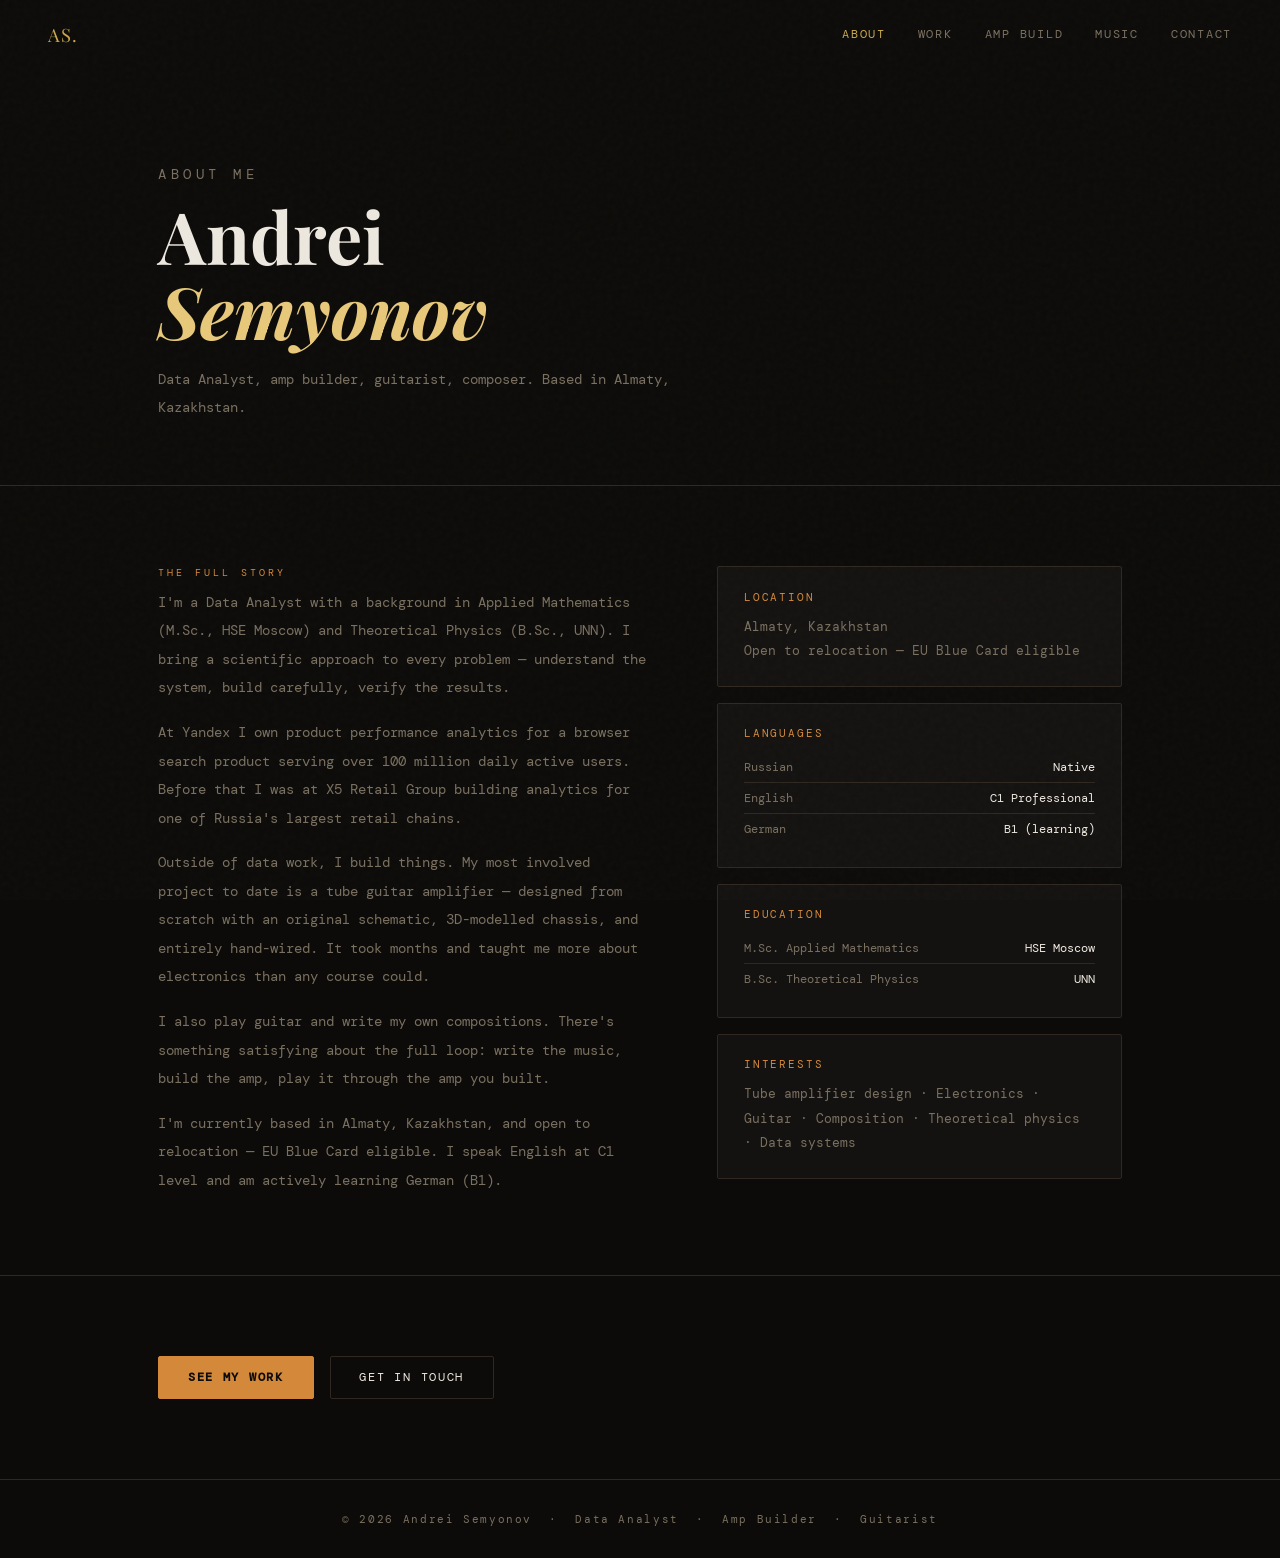
==== about.html @ 036968d4 "version 2" ====
<!DOCTYPE html>
<html lang="en">
<head>
  <meta charset="UTF-8" />
  <meta name="viewport" content="width=device-width, initial-scale=1.0"/>
  <title>About — Andrei Semyonov</title>
  <link href="https://fonts.googleapis.com/css2?family=Playfair+Display:ital,wght@0,400;0,700;1,400&family=DM+Mono:wght@300;400&display=swap" rel="stylesheet"/>
  <link rel="stylesheet" href="css/style.css"/>
  <link rel="stylesheet" href="css/responsive.css"/>
</head>
<body>

  <nav id="navbar">
    <a class="nav-logo" href="index.html">AS.</a>
    <div class="nav-links">
      <a href="about.html">About</a>
      <a href="index.html#work">Work</a>
      <a href="index.html#amp">Amp Build</a>
      <a href="index.html#music">Music</a>
      <a href="contact.html">Contact</a>
    </div>
  </nav>

  <div class="page-header">
    <p class="section-label">About me</p>
    <h1>Andrei<br><em>Semyonov</em></h1>
    <p>Data Analyst, amp builder, guitarist, composer. Based in Almaty, Kazakhstan.</p>
  </div>

  <hr class="divider">

  <div class="section-wrap">
    <div style="display:grid;grid-template-columns:1.1fr 0.9fr;gap:4rem;align-items:start;">

      <div>
        <p class="section-label">The full story</p>
        <div style="font-size:0.85rem;color:var(--muted);line-height:2.1;">
          <p>I'm a Data Analyst with a background in Applied Mathematics (M.Sc., HSE Moscow) and Theoretical Physics (B.Sc., UNN). I bring a scientific approach to every problem — understand the system, build carefully, verify the results.</p>
          <p style="margin-top:1rem;">At Yandex I own product performance analytics for a browser search product serving over 100 million daily active users. Before that I was at X5 Retail Group building analytics for one of Russia's largest retail chains.</p>
          <p style="margin-top:1rem;">Outside of data work, I build things. My most involved project to date is a tube guitar amplifier — designed from scratch with an original schematic, 3D-modelled chassis, and entirely hand-wired. It took months and taught me more about electronics than any course could.</p>
          <p style="margin-top:1rem;">I also play guitar and write my own compositions. There's something satisfying about the full loop: write the music, build the amp, play it through the amp you built.</p>
          <p style="margin-top:1rem;">I'm currently based in Almaty, Kazakhstan, and open to relocation — EU Blue Card eligible. I speak English at C1 level and am actively learning German (B1).</p>
        </div>
      </div>

      <div style="display:flex;flex-direction:column;gap:1rem;">

        <div class="amp-detail-card">
          <div class="amp-detail-title">Location</div>
          <div class="amp-detail-text">Almaty, Kazakhstan<br>Open to relocation — EU Blue Card eligible</div>
        </div>

        <div class="amp-detail-card">
          <div class="amp-detail-title">Languages</div>
          <div class="amp-spec-row"><span>Russian</span><span>Native</span></div>
          <div class="amp-spec-row"><span>English</span><span>C1 Professional</span></div>
          <div class="amp-spec-row"><span>German</span><span>B1 (learning)</span></div>
        </div>

        <div class="amp-detail-card">
          <div class="amp-detail-title">Education</div>
          <div class="amp-spec-row"><span>M.Sc. Applied Mathematics</span><span>HSE Moscow</span></div>
          <div class="amp-spec-row"><span>B.Sc. Theoretical Physics</span><span>UNN</span></div>
        </div>

        <div class="amp-detail-card">
          <div class="amp-detail-title">Interests</div>
          <div class="amp-detail-text">Tube amplifier design · Electronics · Guitar · Composition · Theoretical physics · Data systems</div>
        </div>

      </div>
    </div>
  </div>

  <hr class="divider">

  <div class="section-wrap" style="display:flex;gap:1rem;flex-wrap:wrap;">
    <a href="index.html#work" class="btn btn-primary">See my work</a>
    <a href="contact.html" class="btn btn-outline">Get in touch</a>
  </div>

  <footer>
    <p>© 2026 Andrei Semyonov &nbsp;·&nbsp; Data Analyst &nbsp;·&nbsp; Amp Builder &nbsp;·&nbsp; Guitarist</p>
  </footer>

  <script src="js/script.js"></script>
</body>
</html>
---- css/style.css ----
/* ── VARIABLES ── */
:root {
  --bg:         #0c0b09;
  --surface:    #141210;
  --surface2:   #1c1916;
  --border:     #2e2820;
  --border2:    #3d3528;
  --gold:       #c9a84c;
  --gold-light: #e8c97a;
  --amber:      #d4893a;
  --amber-dim:  #7a4e20;
  --text:       #ede8df;
  --muted:      #7a7060;
  --muted2:     #a09070;
}

/* ── RESET & BASE ── */
*, *::before, *::after { box-sizing: border-box; margin: 0; padding: 0; }

html { scroll-behavior: smooth; }

body {
  font-family: 'DM Mono', monospace;
  background: var(--bg);
  color: var(--text);
  min-height: 100vh;
  overflow-x: hidden;
}

/* grain overlay */
body::before {
  content: '';
  position: fixed;
  inset: 0;
  background-image: url("data:image/svg+xml,%3Csvg viewBox='0 0 200 200' xmlns='http://www.w3.org/2000/svg'%3E%3Cfilter id='n'%3E%3CfeTurbulence type='fractalNoise' baseFrequency='0.85' numOctaves='4' stitchTiles='stitch'/%3E%3C/filter%3E%3Crect width='100%25' height='100%25' filter='url(%23n)' opacity='0.025'/%3E%3C/svg%3E");
  pointer-events: none;
  z-index: 200;
}

/* ── NAV ── */
nav {
  position: fixed;
  top: 0; left: 0; right: 0;
  display: flex;
  justify-content: space-between;
  align-items: center;
  padding: 1.4rem 3rem;
  background: transparent;
  border-bottom: 1px solid transparent;
  z-index: 100;
  transition: background 0.5s ease, border-color 0.5s ease, backdrop-filter 0.5s ease;
}
nav.scrolled {
  background: rgba(12,11,9,0.9);
  backdrop-filter: blur(14px);
  border-bottom: 1px solid var(--border);
}
.nav-logo {
  font-family: 'Playfair Display', serif;
  font-size: 1.15rem;
  color: var(--gold);
  letter-spacing: 0.05em;
  text-decoration: none;
}
.nav-links { display: flex; gap: 2rem; align-items: center; }
.nav-links a {
  color: var(--muted);
  text-decoration: none;
  font-size: 0.72rem;
  letter-spacing: 0.15em;
  text-transform: uppercase;
  transition: color 0.3s;
}
.nav-links a:hover,
.nav-links a.active { color: var(--gold); }

/* ── PAGE HEADER (inner pages) ── */
.page-header {
  padding: 10rem 3rem 4rem;
  max-width: 1060px;
  margin: 0 auto;
}
.page-header .section-label { margin-bottom: 0.6rem; }
.page-header h1 {
  font-family: 'Playfair Display', serif;
  font-size: clamp(2.5rem, 6vw, 4.5rem);
  color: var(--text);
  line-height: 1.05;
  margin-bottom: 1rem;
}
.page-header h1 em { font-style: italic; color: var(--gold-light); }
.page-header p {
  font-size: 0.88rem;
  color: var(--muted);
  line-height: 2;
  max-width: 520px;
}

/* ── SECTION BASE ── */
.section-wrap {
  padding: 5rem 3rem;
  max-width: 1060px;
  margin: 0 auto;
}
.section-label {
  font-size: 0.62rem;
  letter-spacing: 0.32em;
  text-transform: uppercase;
  color: var(--amber);
  margin-bottom: 0.6rem;
}
.section-title {
  font-family: 'Playfair Display', serif;
  font-size: clamp(1.9rem, 4.5vw, 3rem);
  color: var(--text);
  margin-bottom: 0.8rem;
}
.section-sub {
  font-size: 0.85rem;
  color: var(--muted);
  line-height: 1.9;
  max-width: 560px;
  margin-bottom: 3rem;
}
.divider {
  border: none;
  border-top: 1px solid var(--border);
  margin: 0;
}

/* ── BUTTONS ── */
.btn {
  display: inline-block;
  padding: 0.8rem 1.8rem;
  border-radius: 2px;
  font-size: 0.72rem;
  letter-spacing: 0.15em;
  text-transform: uppercase;
  text-decoration: none;
  transition: all 0.3s;
  cursor: pointer;
  font-family: 'DM Mono', monospace;
}
.btn-primary { background: var(--amber); color: var(--bg); border: 1px solid var(--amber); font-weight: 600; }
.btn-primary:hover { background: var(--gold-light); border-color: var(--gold-light); }
.btn-outline { background: transparent; color: var(--text); border: 1px solid var(--border); }
.btn-outline:hover { border-color: var(--gold); color: var(--gold); }

/* ── HERO (index only) ── */
.hero {
  min-height: 100vh;
  position: relative;
  display: flex;
  align-items: center;
  padding: 8rem 3rem 4rem;
  overflow: hidden;
}
.hero-bg {
  position: absolute;
  inset: 0;
  background-image: url('../images/background2.jpg');
  background-size: cover;
  background-position: center;
  z-index: 0;
}
.hero-fade {
  position: absolute;
  inset: 0;
  background: var(--bg);
  opacity: 0;
  z-index: 1;
  pointer-events: none;
}
.hero-inner {
  position: relative;
  z-index: 2;
  max-width: 820px;
}
.hero-eyebrow {
  font-size: 0.68rem;
  letter-spacing: 0.28em;
  text-transform: uppercase;
  color: var(--amber);
  margin-bottom: 1.4rem;
  opacity: 0;
  animation: fadeUp 0.8s 0.3s ease forwards;
}
.hero-name {
  font-family: 'Playfair Display', serif;
  font-size: clamp(3.2rem, 8.5vw, 6.5rem);
  line-height: 1.0;
  color: var(--text);
  opacity: 0;
  animation: fadeUp 0.9s 0.5s ease forwards;
}
.hero-name em { font-style: italic; color: var(--gold-light); }
.hero-roles {
  margin-top: 1.8rem;
  display: flex;
  flex-wrap: wrap;
  gap: 0.6rem;
  opacity: 0;
  animation: fadeUp 0.9s 0.7s ease forwards;
}
.role-tag {
  font-size: 0.68rem;
  letter-spacing: 0.12em;
  text-transform: uppercase;
  padding: 0.4rem 0.9rem;
  border: 1px solid var(--border2);
  color: var(--muted2);
  border-radius: 2px;
}
.role-tag.accent { border-color: var(--amber-dim); color: var(--amber); }
.hero-sub {
  margin-top: 1.8rem;
  font-size: 0.88rem;
  color: var(--muted);
  max-width: 480px;
  line-height: 2;
  opacity: 0;
  animation: fadeUp 0.9s 0.85s ease forwards;
}
.hero-cta {
  margin-top: 2.5rem;
  display: flex;
  gap: 1rem;
  flex-wrap: wrap;
  opacity: 0;
  animation: fadeUp 0.9s 1s ease forwards;
}
.deco-line {
  position: absolute;
  right: 3rem; top: 50%;
  transform: translateY(-50%);
  width: 1px; height: 180px;
  background: linear-gradient(to bottom, transparent, var(--amber), transparent);
  opacity: 0.3;
  z-index: 2;
}

/* ── ABOUT STRIP (index) ── */
.about-strip {
  display: grid;
  grid-template-columns: 1fr 1fr 1fr;
  border: 1px solid var(--border);
}
.about-cell {
  padding: 2rem 1.8rem;
  border-right: 1px solid var(--border);
}
.about-cell:last-child { border-right: none; }
.about-cell-label {
  font-size: 0.62rem;
  letter-spacing: 0.2em;
  text-transform: uppercase;
  color: var(--amber);
  margin-bottom: 0.8rem;
}
.about-cell-text {
  font-size: 0.82rem;
  color: var(--muted);
  line-height: 1.9;
}

/* ── WORK / EXP ── */
.work-grid { display: flex; flex-direction: column; gap: 1.2rem; }
.exp-card {
  border: 1px solid var(--border);
  background: var(--surface);
  padding: 1.8rem 2rem;
  border-radius: 2px;
  transition: border-color 0.3s;
}
.exp-card:hover { border-color: var(--amber-dim); }
.exp-header {
  display: flex;
  justify-content: space-between;
  align-items: flex-start;
  flex-wrap: wrap;
  gap: 0.5rem;
  margin-bottom: 1rem;
}
.exp-role { font-family: 'Playfair Display', serif; font-size: 1.1rem; color: var(--text); }
.exp-company { color: var(--gold); font-size: 0.76rem; margin-top: 0.2rem; }
.exp-period { font-size: 0.68rem; letter-spacing: 0.1em; color: var(--muted); white-space: nowrap; }
.exp-bullets { list-style: none; display: flex; flex-direction: column; gap: 0.5rem; }
.exp-bullets li {
  font-size: 0.8rem;
  color: var(--muted);
  line-height: 1.7;
  padding-left: 1.3rem;
  position: relative;
}
.exp-bullets li::before { content: '→'; position: absolute; left: 0; color: var(--amber); }

.skills-row {
  display: flex;
  flex-wrap: wrap;
  gap: 0.5rem;
  margin-top: 2rem;
}
.skill-pill {
  font-size: 0.7rem;
  letter-spacing: 0.08em;
  padding: 0.35rem 0.8rem;
  border: 1px solid var(--border);
  color: var(--muted2);
  border-radius: 2px;
  background: var(--surface);
}

/* ── AMP PROJECT ── */
.amp-layout {
  display: grid;
  grid-template-columns: 1fr 1fr;
  gap: 2rem;
}
.amp-media-grid {
  display: grid;
  grid-template-columns: 1fr 1fr;
  gap: 0.8rem;
}
.media-placeholder {
  aspect-ratio: 4/3;
  background: var(--surface2);
  border: 1px solid var(--border);
  border-radius: 2px;
  display: flex;
  flex-direction: column;
  align-items: center;
  justify-content: center;
  gap: 0.5rem;
  cursor: pointer;
  transition: border-color 0.3s;
  overflow: hidden;
}
.media-placeholder:hover { border-color: var(--amber-dim); }
.media-placeholder.wide { grid-column: span 2; aspect-ratio: 16/7; }
.media-placeholder img { width: 100%; height: 100%; object-fit: cover; }
.media-icon {
  width: 28px; height: 28px;
  border: 1px solid var(--border2);
  border-radius: 50%;
  display: flex; align-items: center; justify-content: center;
  font-size: 13px;
  color: var(--muted);
}
.media-label { font-size: 0.65rem; color: var(--muted); letter-spacing: 0.1em; text-transform: uppercase; }
.amp-details { display: flex; flex-direction: column; gap: 1.2rem; }
.amp-detail-card {
  background: var(--surface);
  border: 1px solid var(--border);
  padding: 1.4rem 1.6rem;
  border-radius: 2px;
}
.amp-detail-title {
  font-size: 0.68rem;
  letter-spacing: 0.18em;
  text-transform: uppercase;
  color: var(--amber);
  margin-bottom: 0.7rem;
}
.amp-detail-text {
  font-size: 0.8rem;
  color: var(--muted);
  line-height: 1.9;
}
.amp-spec-row {
  display: flex;
  justify-content: space-between;
  font-size: 0.76rem;
  padding: 0.45rem 0;
  border-bottom: 1px solid var(--border);
  color: var(--muted);
}
.amp-spec-row:last-child { border-bottom: none; }
.amp-spec-row span:last-child { color: var(--text); }

/* ── MUSIC ── */
.music-layout {
  display: grid;
  grid-template-columns: 1.1fr 0.9fr;
  gap: 3rem;
  align-items: start;
}
.music-text { font-size: 0.84rem; color: var(--muted); line-height: 2; }
.music-text p + p { margin-top: 1rem; }
.music-sidebar { display: flex; flex-direction: column; gap: 1rem; }
.music-card {
  background: var(--surface);
  border: 1px solid var(--border);
  padding: 1.4rem 1.6rem;
  border-radius: 2px;
  transition: border-color 0.3s;
}
.music-card:hover { border-color: var(--amber-dim); }
.music-card-label {
  font-size: 0.62rem;
  letter-spacing: 0.18em;
  text-transform: uppercase;
  color: var(--amber);
  margin-bottom: 0.6rem;
}
.music-card-title {
  font-family: 'Playfair Display', serif;
  font-size: 1rem;
  color: var(--text);
  margin-bottom: 0.4rem;
}
.music-card-sub { font-size: 0.76rem; color: var(--muted); line-height: 1.7; }
.audio-placeholder {
  background: var(--surface2);
  border: 1px solid var(--border);
  border-radius: 2px;
  padding: 1rem 1.4rem;
  display: flex;
  align-items: center;
  gap: 1rem;
  margin-top: 1.5rem;
  cursor: pointer;
  transition: border-color 0.3s;
}
.audio-placeholder:hover { border-color: var(--amber-dim); }
.play-btn {
  width: 36px; height: 36px;
  border: 1px solid var(--border2);
  border-radius: 50%;
  display: flex; align-items: center; justify-content: center;
  flex-shrink: 0;
  color: var(--amber);
  font-size: 12px;
}
.audio-info { flex: 1; }
.audio-title { font-size: 0.78rem; color: var(--text); margin-bottom: 2px; }
.audio-sub { font-size: 0.68rem; color: var(--muted); }
.audio-bar {
  height: 3px;
  background: var(--border);
  border-radius: 2px;
  margin-top: 6px;
  position: relative;
  overflow: hidden;
}
.audio-bar::after {
  content: '';
  position: absolute;
  left: 0; top: 0; bottom: 0;
  width: 35%;
  background: var(--amber);
  border-radius: 2px;
}

/* ── CONTACT ── */
.contact-layout {
  display: grid;
  grid-template-columns: 1fr 1fr;
  gap: 4rem;
  align-items: start;
}
.contact-text { font-size: 0.84rem; color: var(--muted); line-height: 2; }
.contact-links { display: flex; flex-direction: column; gap: 0.8rem; }
.contact-link {
  display: flex;
  justify-content: space-between;
  align-items: center;
  padding: 0.9rem 1.1rem;
  border: 1px solid var(--border);
  background: var(--surface);
  text-decoration: none;
  transition: border-color 0.3s;
  border-radius: 2px;
}
.contact-link:hover { border-color: var(--amber-dim); }
.contact-link span { font-size: 0.78rem; color: var(--text); }
.contact-link .arrow { color: var(--amber); }

/* ── FOOTER ── */
footer {
  text-align: center;
  padding: 2rem;
  border-top: 1px solid var(--border);
  color: var(--muted);
  font-size: 0.68rem;
  letter-spacing: 0.15em;
}

/* ── ANIMATIONS ── */
@keyframes fadeUp {
  from { opacity: 0; transform: translateY(22px); }
  to   { opacity: 1; transform: translateY(0); }
}
@keyframes fadeDown {
  from { opacity: 0; transform: translateY(-14px); }
  to   { opacity: 1; transform: translateY(0); }
}
---- css/responsive.css ----
/* ── RESPONSIVE ── */

@media (max-width: 900px) {
  .amp-layout {
    grid-template-columns: 1fr;
  }
  .music-layout {
    grid-template-columns: 1fr;
    gap: 2rem;
  }
  .contact-layout {
    grid-template-columns: 1fr;
    gap: 2rem;
  }
}

@media (max-width: 760px) {
  nav {
    padding: 1.2rem 1.5rem;
  }
  .nav-links {
    gap: 1.2rem;
  }

  .section-wrap {
    padding: 4rem 1.5rem;
  }

  .hero {
    padding: 7rem 1.5rem 3rem;
  }

  .page-header {
    padding: 8rem 1.5rem 3rem;
  }

  .about-strip {
    grid-template-columns: 1fr;
  }
  .about-cell {
    border-right: none;
    border-bottom: 1px solid var(--border);
  }
  .about-cell:last-child {
    border-bottom: none;
  }

  .amp-media-grid {
    grid-template-columns: 1fr;
  }
  .media-placeholder.wide {
    grid-column: span 1;
    aspect-ratio: 4/3;
  }

  .deco-line {
    display: none;
  }

  .edu-grid {
    grid-template-columns: 1fr;
  }
}

@media (max-width: 480px) {
  .hero-name {
    font-size: 2.8rem;
  }
  .nav-links a {
    font-size: 0.65rem;
    letter-spacing: 0.1em;
  }
  .hero-cta {
    flex-direction: column;
  }
  .btn {
    text-align: center;
  }
}
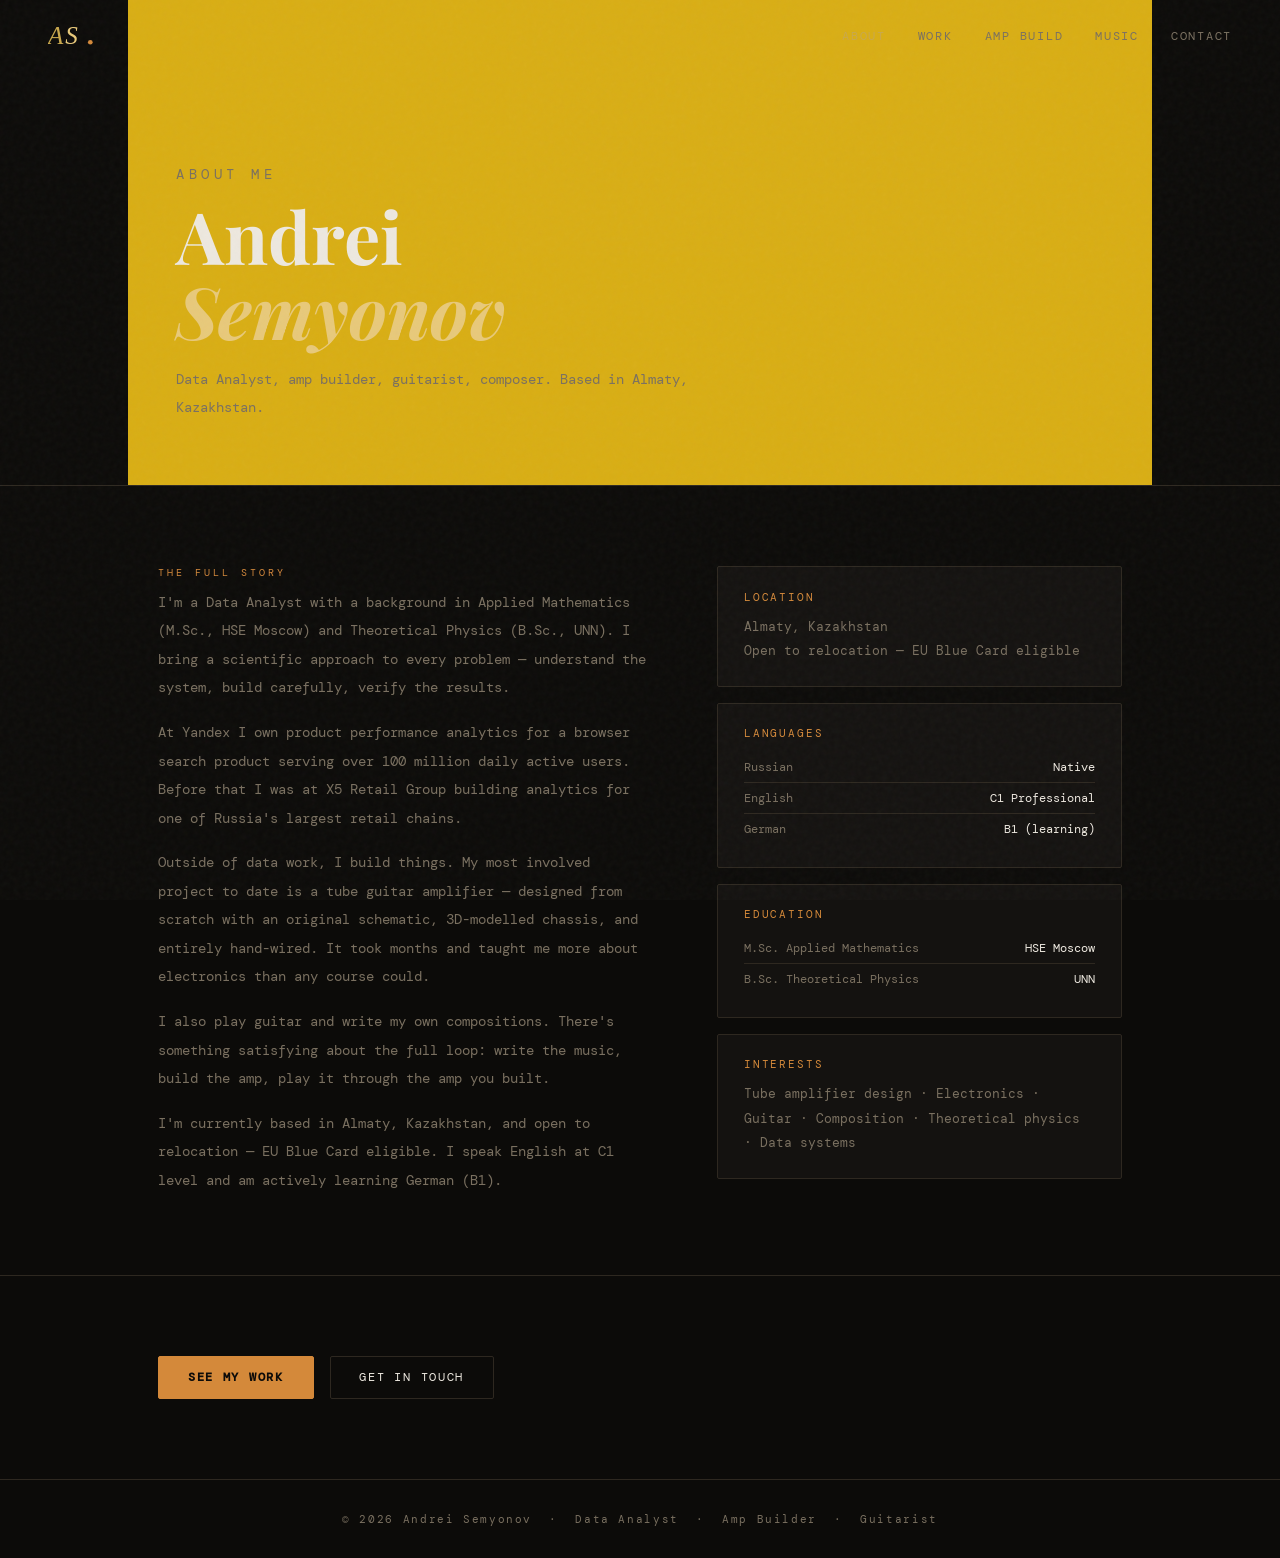
==== commit dacedc4c: "version 3" ====
--- a/about.html
+++ b/about.html
@@ -7,11 +7,12 @@
   <link href="https://fonts.googleapis.com/css2?family=Playfair+Display:ital,wght@0,400;0,700;1,400&family=DM+Mono:wght@300;400&display=swap" rel="stylesheet"/>
   <link rel="stylesheet" href="css/style.css"/>
   <link rel="stylesheet" href="css/responsive.css"/>
+  <link rel="icon" type="image/svg+xml" href="images/logo.svg"> 
 </head>
 <body>
 
   <nav id="navbar">
-    <a class="nav-logo" href="index.html">AS.</a>
+    <a class="nav-logo" href="index.html"><img src="images/logo.svg" alt="AS" style="height:28px;width:auto;display:block;"></a>
     <div class="nav-links">
       <a href="about.html">About</a>
       <a href="index.html#work">Work</a>
@@ -21,8 +22,9 @@
     </div>
   </nav>
 
-  <div class="page-header">
+  <div class="page-header" style="background-color:#fdcb17d9; max-width: 80%; padding: 10rem 3rem 4rem;">
     <p class="section-label">About me</p>
+    <!-- <img src="images/background.jpg" alt="Holograms" width="500"> -->
     <h1>Andrei<br><em>Semyonov</em></h1>
     <p>Data Analyst, amp builder, guitarist, composer. Based in Almaty, Kazakhstan.</p>
   </div>
--- a/css/style.css
+++ b/css/style.css
@@ -32,7 +32,7 @@
   content: '';
   position: fixed;
   inset: 0;
-  background-image: url("data:image/svg+xml,%3Csvg viewBox='0 0 200 200' xmlns='http://www.w3.org/2000/svg'%3E%3Cfilter id='n'%3E%3CfeTurbulence type='fractalNoise' baseFrequency='0.85' numOctaves='4' stitchTiles='stitch'/%3E%3C/filter%3E%3Crect width='100%25' height='100%25' filter='url(%23n)' opacity='0.025'/%3E%3C/svg%3E");
+  background-image: url("data:image/svg+xml,%3Csvg viewBox='0 0 200 200' xmlns='http://www.w3.org/2000/svg'%3E%3Cfilter id='n'%3E%3CfeTurbulence type='fractalNoise' baseFrequency='0.85' numOctaves='4' stitchTiles='stitch'/%3E%3C/filter%3E%3Crect width='100%25' height='100%25' filter='url(%23n)' opacity='0.035'/%3E%3C/svg%3E");
   pointer-events: none;
   z-index: 200;
 }
@@ -79,6 +79,7 @@
   padding: 10rem 3rem 4rem;
   max-width: 1060px;
   margin: 0 auto;
+  /* background-color: pink; */
 }
 .page-header .section-label { margin-bottom: 0.6rem; }
 .page-header h1 {
@@ -475,6 +476,39 @@
 .contact-link span { font-size: 0.78rem; color: var(--text); }
 .contact-link .arrow { color: var(--amber); }
 
+/* ── BACK TO TOP ── */
+.back-to-top {
+  position: fixed;
+  bottom: 1rem;
+  right: 2rem;
+  width: 44px;
+  height: 44px;
+  border: 1px solid var(--border2);
+  background: var(--surface);
+  color: var(--amber);
+  font-size: 1.1rem;
+  display: flex;
+  align-items: center;
+  justify-content: center;
+  cursor: pointer;
+  border-radius: 2px;
+  z-index: 99;
+  opacity: 0;
+  transform: translateY(10px);
+  transition: opacity 0.3s ease, transform 0.3s ease, border-color 0.3s ease;
+  pointer-events: none;
+  text-decoration: none;
+}
+.back-to-top.visible {
+  opacity: 1;
+  transform: translateY(0);
+  pointer-events: all;
+}
+.back-to-top:hover {
+  border-color: var(--amber);
+  background: var(--surface2);
+}
+
 /* ── FOOTER ── */
 footer {
   text-align: center;
@@ -494,3 +528,150 @@
   from { opacity: 0; transform: translateY(-14px); }
   to   { opacity: 1; transform: translateY(0); }
 }
+
+/* ── LIGHTBOX ── */
+.lightbox {
+  position: fixed;
+  inset: 0;
+  background: rgba(0,0,0,0.92);
+  z-index: 999;
+  display: flex;
+  align-items: center;
+  justify-content: center;
+  opacity: 0;
+  pointer-events: none;
+  transition: opacity 0.3s ease;
+}
+.lightbox.open {
+  opacity: 1;
+  pointer-events: all;
+}
+.lightbox img {
+  max-width: 90vw;
+  max-height: 88vh;
+  object-fit: contain;
+  border: 1px solid var(--border2);
+}
+.lightbox-close {
+  position: fixed;
+  top: 1.5rem;
+  right: 2rem;
+  font-size: 1.5rem;
+  color: var(--muted2);
+  cursor: pointer;
+  transition: color 0.2s;
+  background: none;
+  border: none;
+  font-family: 'DM Mono', monospace;
+}
+.lightbox-close:hover { color: var(--text); }
+
+/* ── PROJECTS HORIZONTAL SCROLL ── */
+.projects-scroll-wrap {
+  position: relative;
+}
+.projects-track-outer {
+  overflow-x: auto;
+  overflow-y: visible;
+  cursor: grab;
+  scrollbar-width: none;
+  -ms-overflow-style: none;
+}
+.projects-track-outer::-webkit-scrollbar { display: none; }
+.projects-track-outer.dragging { cursor: grabbing; }
+.projects-track {
+  display: flex;
+  gap: 1.2rem;
+  padding: 0.5rem 0 2rem;
+  width: max-content;
+}
+.project-card {
+  width: 340px;
+  flex-shrink: 0;
+  border: 1px solid var(--border);
+  background: var(--surface);
+  border-radius: 2px;
+  overflow: hidden;
+  transition: border-color 0.3s;
+}
+.project-card:hover { border-color: var(--amber-dim); }
+.project-card-img {
+  width: 100%;
+  aspect-ratio: 4/3;
+  background: var(--surface2);
+  border-bottom: 1px solid var(--border);
+  display: flex;
+  align-items: center;
+  justify-content: center;
+  overflow: hidden;
+  flex-direction: column;
+  gap: 0.5rem;
+}
+.project-card-img img {
+  width: 100%;
+  height: 100%;
+  object-fit: cover;
+  cursor: zoom-in;
+}
+.project-card-body { padding: 1.4rem 1.6rem; }
+.project-card-label {
+  font-size: 0.62rem;
+  letter-spacing: 0.2em;
+  text-transform: uppercase;
+  color: var(--amber);
+  margin-bottom: 0.5rem;
+}
+.project-card-title {
+  font-family: 'Playfair Display', serif;
+  font-size: 1.1rem;
+  color: var(--text);
+  margin-bottom: 0.6rem;
+}
+.project-card-desc {
+  font-size: 0.78rem;
+  color: var(--muted);
+  line-height: 1.8;
+}
+.project-card-tags {
+  display: flex;
+  flex-wrap: wrap;
+  gap: 0.4rem;
+  margin-top: 1rem;
+}
+.projects-nav {
+  display: flex;
+  align-items: center;
+  gap: 0.8rem;
+  margin-top: 1.5rem;
+}
+.projects-nav-btn {
+  width: 40px;
+  height: 40px;
+  border: 1px solid var(--border2);
+  background: var(--surface);
+  color: var(--amber);
+  font-size: 1rem;
+  display: flex;
+  align-items: center;
+  justify-content: center;
+  cursor: pointer;
+  border-radius: 2px;
+  transition: border-color 0.3s, background 0.3s;
+  flex-shrink: 0;
+}
+.projects-nav-btn:hover { border-color: var(--amber); background: var(--surface2); }
+.projects-nav-btn:disabled { opacity: 0.25; cursor: default; }
+.projects-progress {
+  flex: 1;
+  height: 2px;
+  background: var(--border);
+  border-radius: 2px;
+  overflow: hidden;
+}
+.projects-progress-fill {
+  height: 100%;
+  background: var(--amber);
+  border-radius: 2px;
+  width: 20%;
+  transition: width 0.2s ease;
+}
